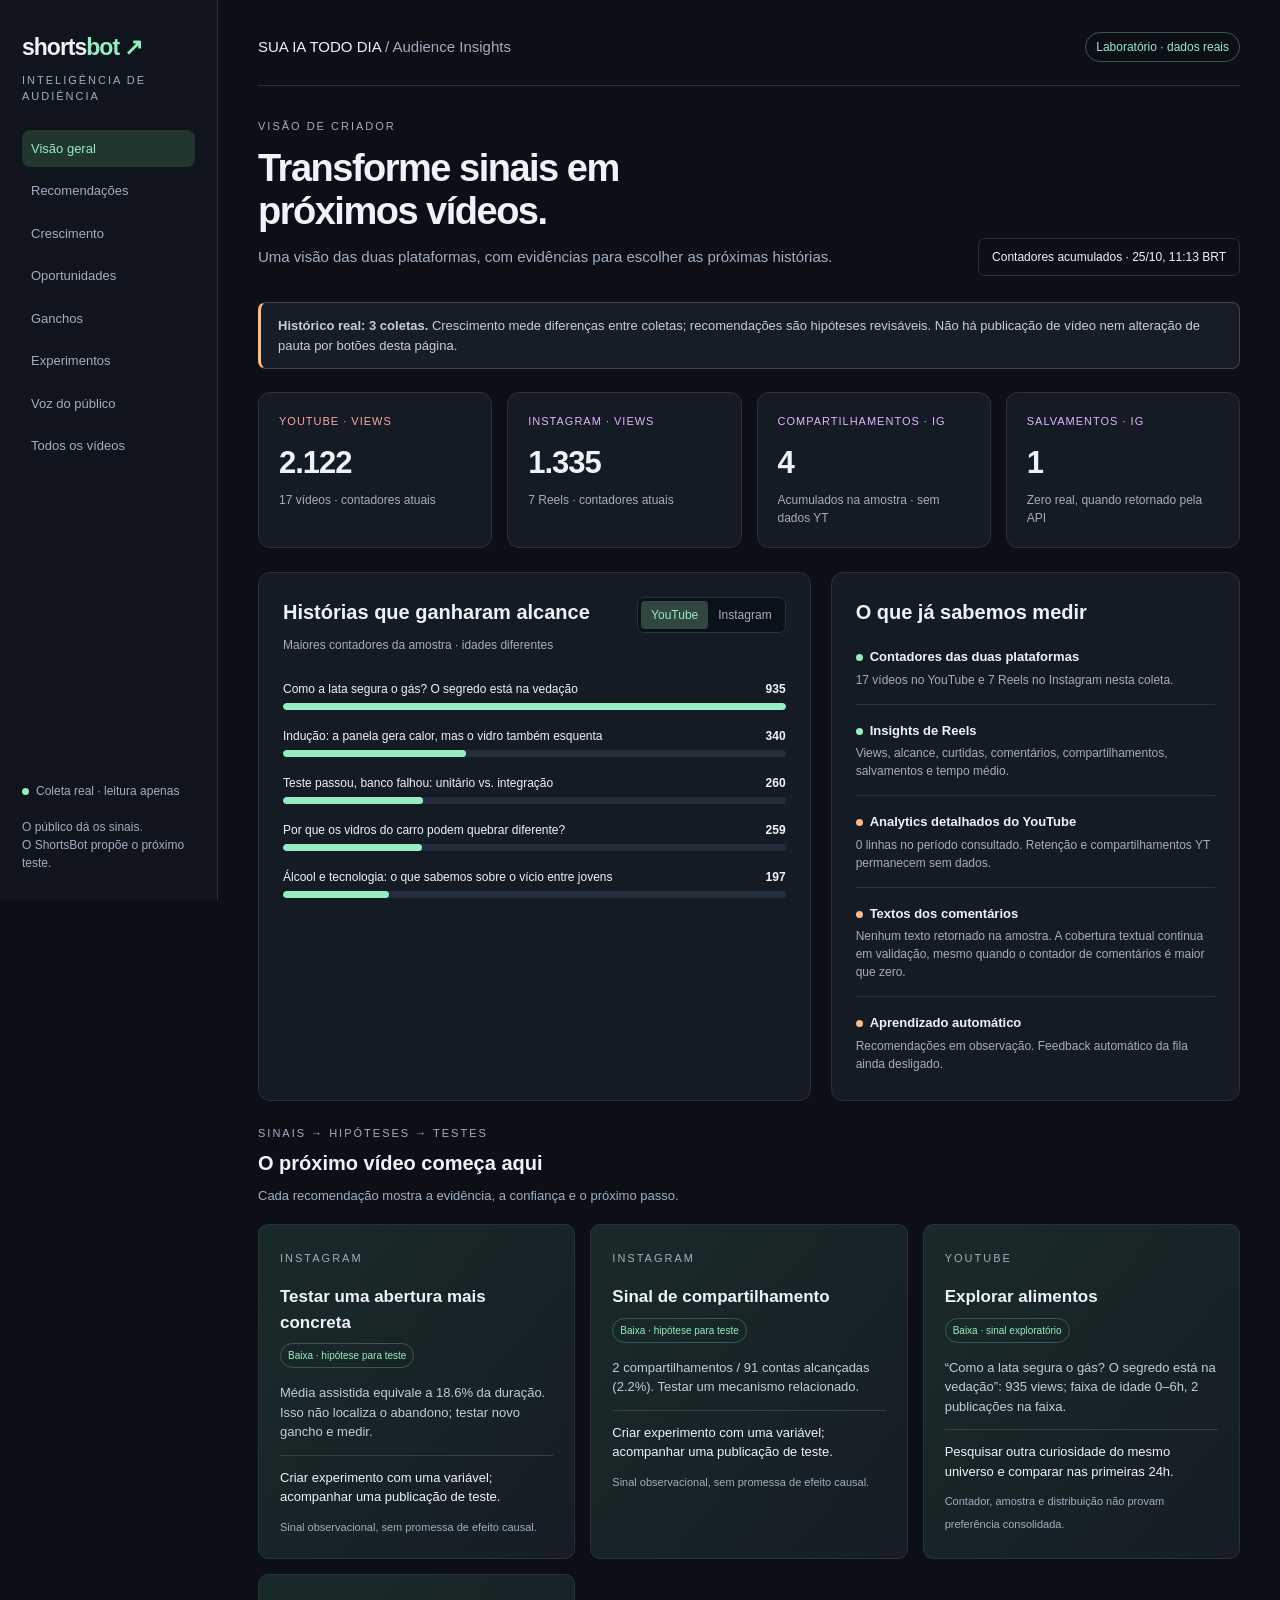
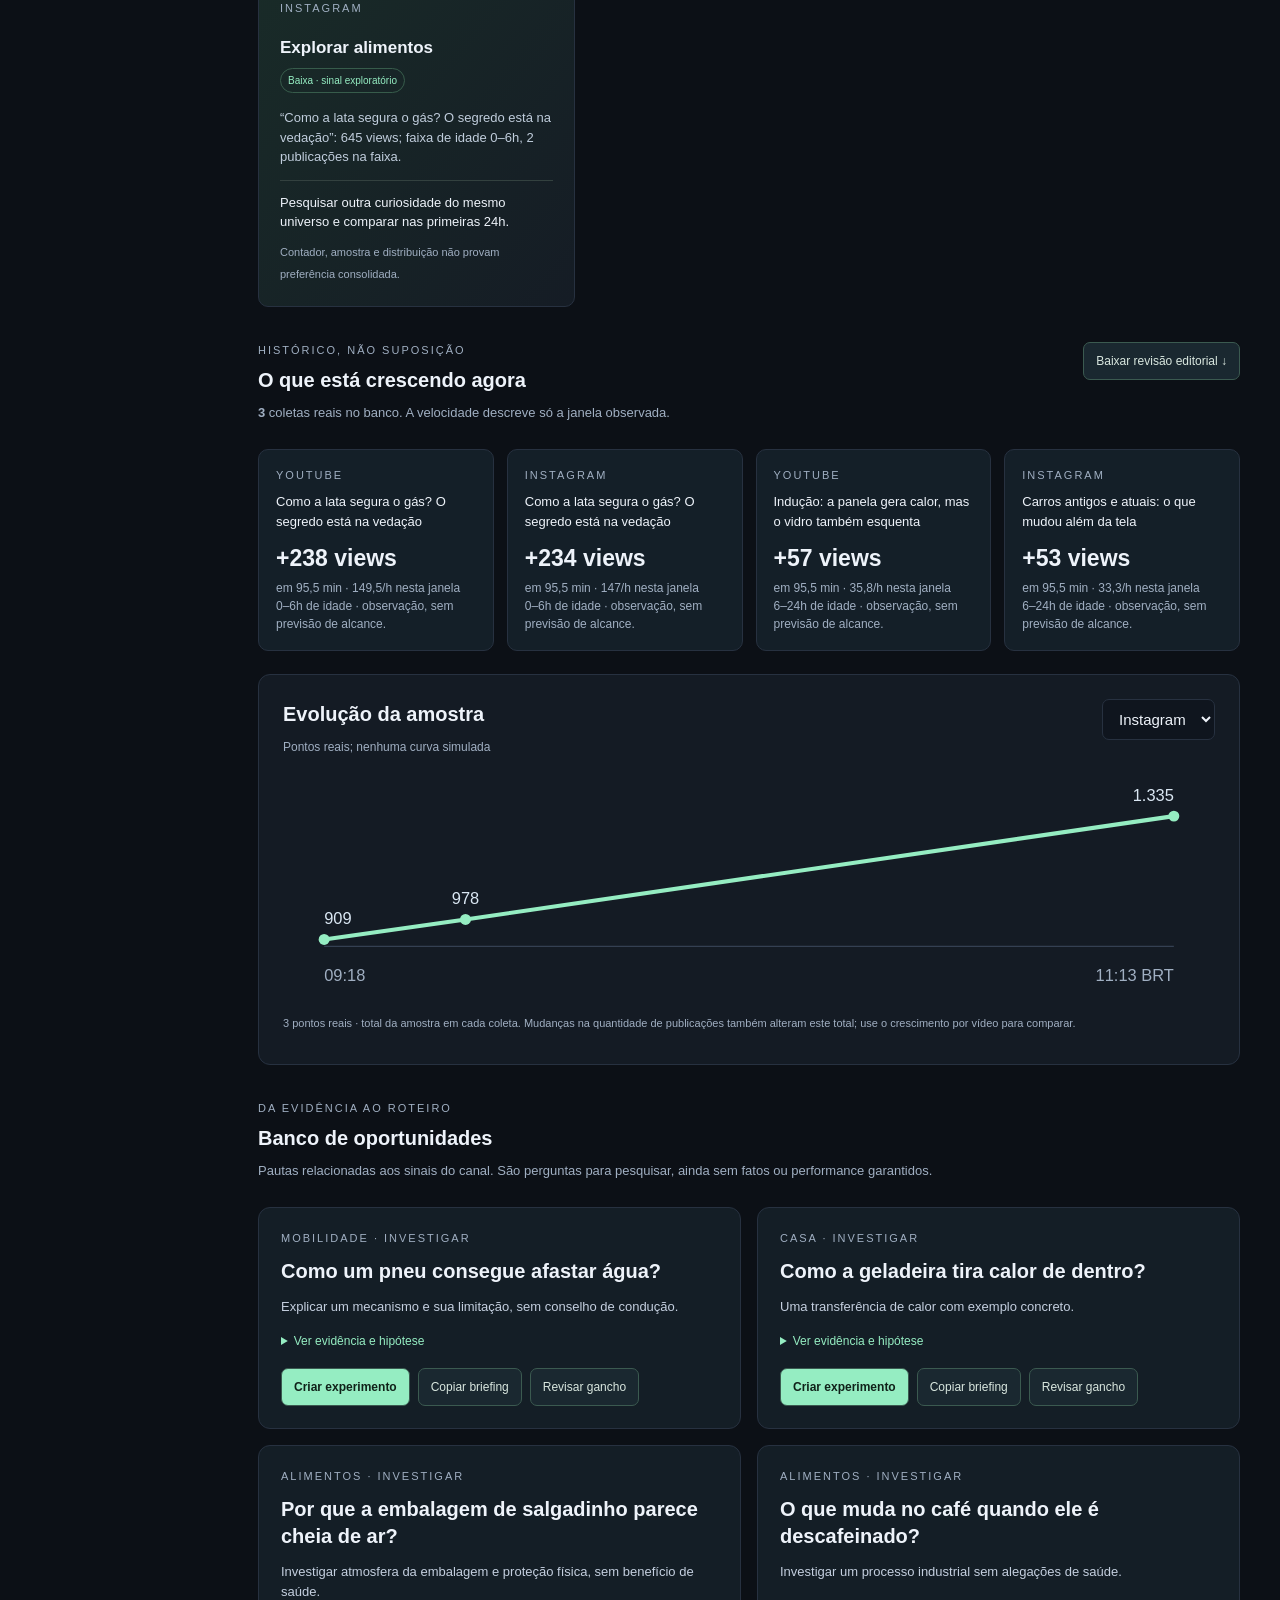
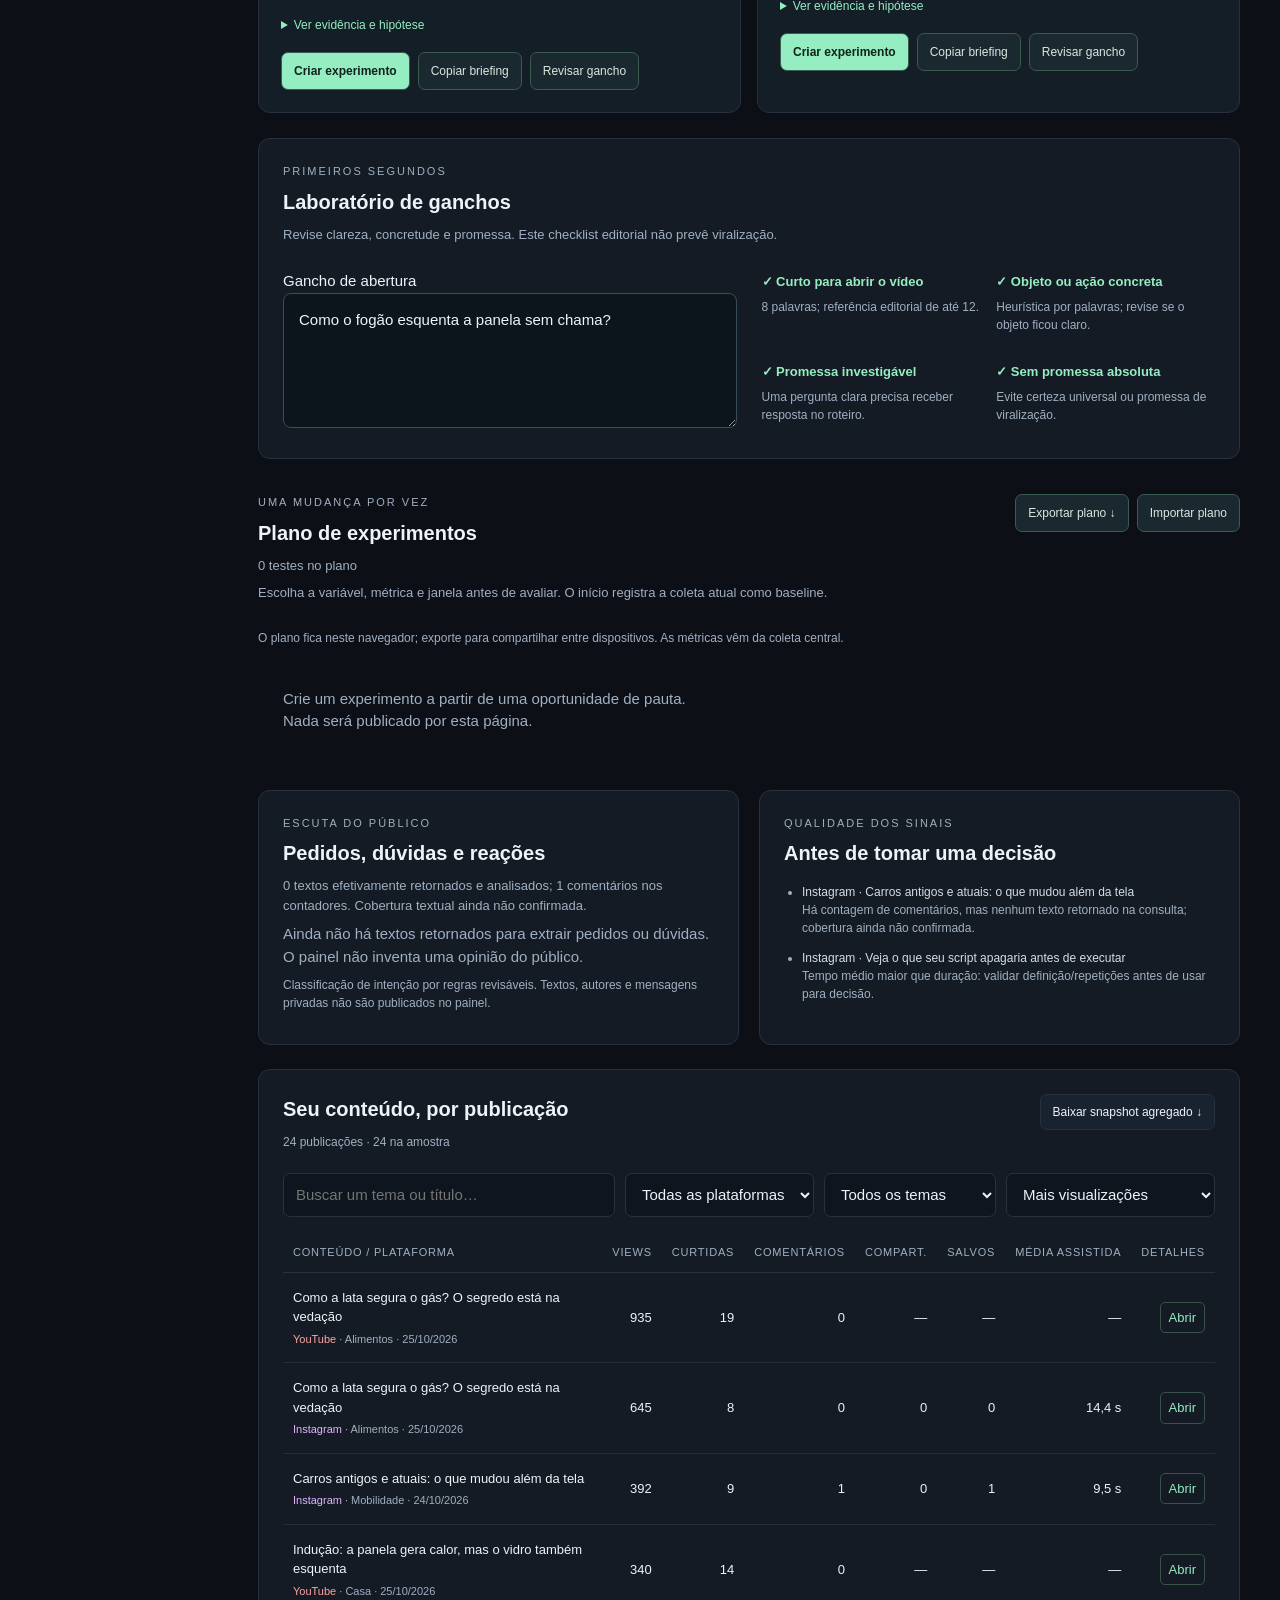
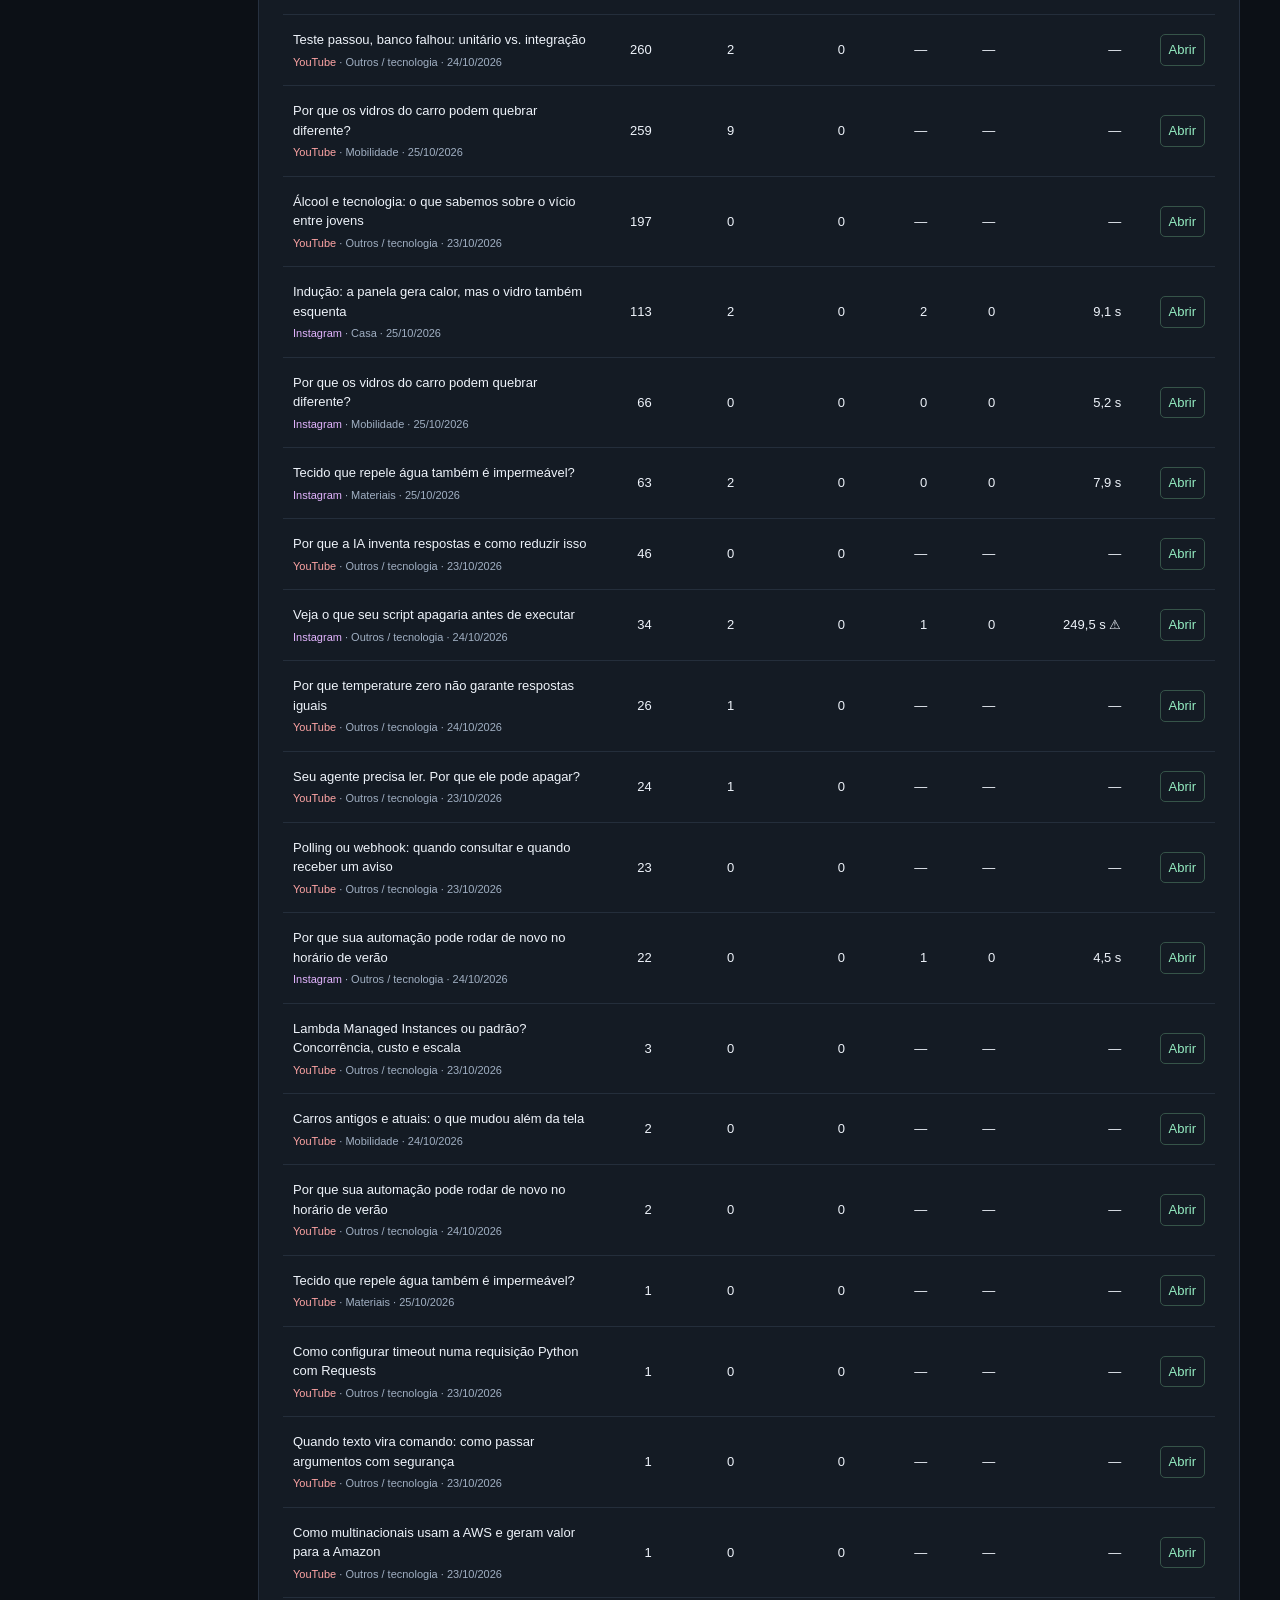
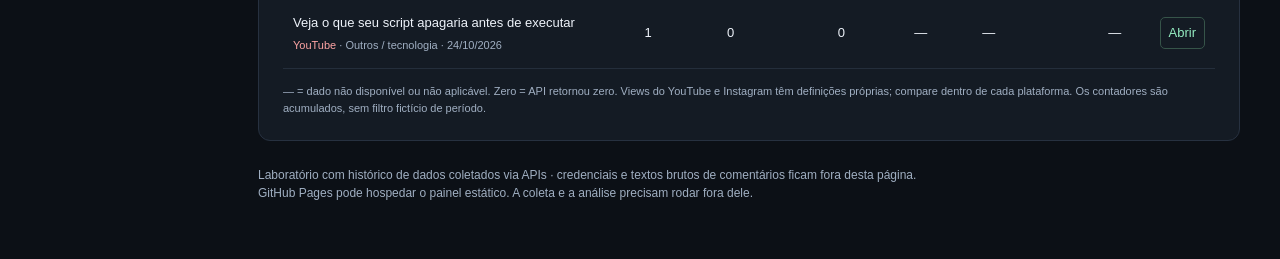
==== shortsbot/index.html @ 9dcf8663 "ShortsBot: laboratorio de audiencia com historico, pautas e experimentos" ====
<!doctype html>
<html lang="pt-BR"><head><meta charset="utf-8"><meta name="viewport" content="width=device-width,initial-scale=1"><title>ShortsBot · Inteligência de audiência</title>
<style>
:root{color-scheme:dark;--bg:#0c1016;--panel:#141b24;--line:#273140;--ink:#eef3fa;--muted:#a0afc2;--green:#95edc2;--orange:#ffba83}*{box-sizing:border-box}body{margin:0;background:var(--bg);color:var(--ink);font:15px/1.5 Inter,Segoe UI,Arial,sans-serif}button,input,select{font:inherit}button,a,input,select{outline-offset:5px}button{cursor:pointer}a{color:inherit}aside{position:fixed;inset:0 auto 0 0;width:218px;border-right:1px solid var(--line);padding:30px 22px;background:#10151d}.logo{font-weight:800;font-size:23px;letter-spacing:-1px}.logo span{color:var(--green)}.eyebrow{font-size:11px;letter-spacing:2px;text-transform:uppercase;color:var(--muted)}nav{display:grid;gap:9px;margin-top:42px}nav a{text-decoration:none;border-radius:8px;padding:11px;color:var(--muted)}nav a:hover,nav a.active{background:#21362f;color:var(--green)}.side-note{position:absolute;bottom:28px;right:22px;left:22px;font-size:12px;color:var(--muted)}main{max-width:1560px;margin-left:218px;padding:32px 40px}header{display:flex;justify-content:space-between;align-items:center;gap:20px;border-bottom:1px solid var(--line);padding-bottom:23px}.pill{border:1px solid #375c4b;color:var(--green);padding:5px 10px;border-radius:25px;font-size:12px}.muted{color:var(--muted)}h1{font-size:38px;line-height:1.15;letter-spacing:-1.5px;font-weight:650;margin:12px 0}h2{font-size:20px;font-weight:600;margin:0 0 6px}p{margin:8px 0}.hero{padding:32px 0 26px;display:flex;align-items:end;justify-content:space-between;gap:24px}.hero p{max-width:680px;color:var(--muted)}.scope{font-size:12px;border:1px solid var(--line);padding:9px 13px;border-radius:7px;white-space:nowrap}.notice{border:1px solid #3e4451;border-left:3px solid var(--orange);padding:13px 17px;border-radius:8px;color:#c4cfde;font-size:13px;background:#171d27}.metrics{display:grid;grid-template-columns:repeat(4,1fr);gap:15px;margin:23px 0}.card,.panel{border:1px solid var(--line);border-radius:12px;background:var(--panel)}.card{padding:20px}.card .value{font-size:31px;font-weight:650;letter-spacing:-1px;margin-top:10px}.card .small{font-size:12px;color:var(--muted);margin-top:5px}.tag{font-size:11px;text-transform:uppercase;letter-spacing:1px}.youtube{color:#ffa5a5}.instagram{color:#e3b5ff}.split{display:grid;grid-template-columns:1.35fr 1fr;gap:20px;margin:24px 0}.panel{padding:24px}.panel-top{display:flex;align-items:start;justify-content:space-between;gap:15px}.toggle{display:flex;background:#0b1118;border:1px solid var(--line);padding:3px;border-radius:7px}.toggle button{background:transparent;border:0;color:var(--muted);padding:5px 10px;border-radius:4px;font-size:12px}.toggle button.active{background:#30463f;color:var(--green)}.bars{margin-top:24px}.bar-row{margin-bottom:17px}.bar-label{display:flex;justify-content:space-between;font-size:12px;gap:20px;margin-bottom:5px}.bar-label span:first-child{white-space:nowrap;overflow:hidden;text-overflow:ellipsis;max-width:83%}.track{background:#232e3c;height:7px;border-radius:10px;overflow:hidden}.fill{height:7px;background:var(--green);border-radius:10px}.data-status{margin-top:18px;display:grid;gap:14px}.data-status div{border-bottom:1px solid var(--line);padding-bottom:12px}.data-status b{font-size:13px;font-weight:550}.data-status p{color:var(--muted);font-size:12px;margin:3px 0}.dot{display:inline-block;width:7px;height:7px;border-radius:50%;background:var(--green);margin-right:7px}.dot.wait{background:var(--orange)}section{scroll-margin-top:20px}.recommendations{display:grid;grid-template-columns:repeat(3,1fr);gap:15px;margin:18px 0 30px}.rec{border:1px solid var(--line);border-radius:10px;padding:21px;background:linear-gradient(130deg,#192b28,#151c25)}.rec h3{font-size:17px;margin:16px 0 8px}.rec p{font-size:13px;color:#c0cddc}.rec .action{padding-top:12px;border-top:1px solid #33413f;margin-top:13px;color:var(--ink)}.rec small{font-size:11px;color:var(--muted)}.filters{display:flex;flex-wrap:wrap;gap:10px;margin:20px 0 16px}input,select{border:1px solid var(--line);border-radius:7px;background:#0f151e;color:var(--ink);padding:10px 12px}input{min-width:220px;flex:1}select{max-width:100%}.table-wrap{overflow:auto}table{width:100%;border-collapse:collapse;font-size:13px}th{text-align:right;font-size:11px;text-transform:uppercase;letter-spacing:.8px;color:var(--muted);font-weight:500;padding:11px 10px;border-bottom:1px solid var(--line);white-space:nowrap}td{text-align:right;border-bottom:1px solid #242e3b;padding:15px 10px;white-space:nowrap}th:first-child,td:first-child{text-align:left;min-width:285px;white-space:normal}td:first-child{max-width:450px}td small{display:block;font-size:11px;color:var(--muted);margin-top:4px}.details{background:transparent;color:var(--green);border:1px solid #365449;padding:5px 8px;border-radius:5px}.empty{color:var(--muted);padding:25px}.table-foot{font-size:11px;color:var(--muted);margin-top:14px}footer{font-size:12px;color:var(--muted);padding:25px 0}dialog{max-width:640px;width:calc(100% - 36px);border:1px solid #435268;background:#141b24;color:var(--ink);border-radius:13px;padding:27px}dialog::backdrop{background:#000b}dialog .close{float:right;border:1px solid var(--line);background:#222d3c;color:white;border-radius:5px;padding:3px 10px}.detail-grid{display:grid;grid-template-columns:1fr 1fr;gap:13px;margin:20px 0}.detail-grid div{background:#1c2633;padding:13px;border-radius:7px}.detail-grid small{display:block;color:var(--muted)}.warning{font-size:13px;color:var(--orange)}.download{border:1px solid var(--line);color:var(--ink);background:#192330;padding:8px 12px;border-radius:7px;font-size:12px}
@media(min-width:1500px){main{padding:35px 55px}}@media(max-width:1100px){.metrics{grid-template-columns:repeat(2,1fr)}.split{grid-template-columns:1fr}.recommendations{grid-template-columns:1fr}.hero{display:block}.scope{display:inline-block;margin-top:10px}}@media(max-width:760px){aside{position:static;width:auto;padding:18px 20px;border-right:0;border-bottom:1px solid var(--line)}nav{display:flex;flex-wrap:wrap;margin-top:14px;gap:3px;font-size:12px}nav a{padding:7px 10px}.side-note{display:none}main{margin-left:0;padding:20px 17px}header{align-items:start;font-size:12px}.hero{padding:23px 0}h1{font-size:31px}.metrics{gap:10px}.card{padding:16px}.card .value{font-size:26px}.panel{padding:19px}.panel-top{flex-wrap:wrap}.filters>*{min-width:0;flex:1 1 45%}input{flex-basis:100%!important}th:first-child,td:first-child{min-width:220px}.notice{font-size:12px}}
</style><link rel="icon" href="data:,"><link rel="stylesheet" href="lab.css"></head><body>
<aside><div class="logo">shorts<span>bot</span><span aria-hidden="true"> ↗</span></div><div class="eyebrow" style="margin-top:7px">Inteligência de audiência</div><nav aria-label="Principal"><a href="#overview">Visão geral</a><a href="#recommendations">Recomendações</a><a href="#growth">Crescimento</a><a href="#ideas-section">Oportunidades</a><a href="#hooks">Ganchos</a><a href="#experiments-section">Experimentos</a><a href="#audience">Voz do público</a><a href="#videos">Todos os vídeos</a></nav><div class="side-note"><span class="dot"></span>Coleta real · leitura apenas<br><br>O público dá os sinais.<br>O ShortsBot propõe o próximo teste.</div></aside>
<main><header><div> SUA IA TODO DIA <span class="muted">/ Audience Insights</span></div><span class="pill">Laboratório · dados reais</span></header>
<section id="overview"><div class="hero"><div><div class="eyebrow">Visão de criador</div><h1>Transforme sinais em<br>próximos vídeos.</h1><p>Uma visão das duas plataformas, com evidências para escolher as próximas histórias.</p></div><div class="scope">Contadores acumulados · <span id="updated"></span></div></div>
<div class="notice" id="notice"><b>Histórico real.</b> Os números são reais; ainda não há histórico suficiente para afirmar tendência ou preferência consolidada. Esta prévia não atualiza sozinha nem altera as pautas em produção.</div>
<div class="metrics" id="metrics"></div>
<div class="split"><div class="panel"><div class="panel-top"><div><h2>Histórias que ganharam alcance</h2><span class="muted" style="font-size:12px">Maiores contadores da amostra · idades diferentes</span></div><div class="toggle" aria-label="Plataforma do gráfico"><button class="active" id="chart-yt" aria-pressed="true">YouTube</button><button id="chart-ig" aria-pressed="false">Instagram</button></div></div><div class="bars" id="bars"></div></div><div class="panel"><h2>O que já sabemos medir</h2><div class="data-status"><div><b><span class="dot"></span>Contadores das duas plataformas</b><p id="coverage"></p></div><div><b><span class="dot"></span>Insights de Reels</b><p>Views, alcance, curtidas, comentários, compartilhamentos, salvamentos e tempo médio.</p></div><div><b><span class="dot wait"></span>Analytics detalhados do YouTube</b><p id="analytics-status"></p></div><div><b><span class="dot wait"></span>Textos dos comentários</b><p id="comments-status">Cobertura de comentários em validação.</p></div><div style="border:0;padding-bottom:0"><b><span class="dot wait"></span>Aprendizado automático</b><p id="learning-status">Recomendações em observação.</p></div></div></div></div></section>
<section id="recommendations"><div class="eyebrow">Sinais → hipóteses → testes</div><h2 style="margin-top:7px">O próximo vídeo começa aqui</h2><p class="muted" style="font-size:13px">Cada recomendação mostra a evidência, a confiança e o próximo passo.</p><div class="recommendations" id="recs"></div></section>
<section id="growth"><div class="section-head"><div><div class="eyebrow">Histórico, não suposição</div><h2 style="margin-top:7px">O que está crescendo agora</h2><p><b id="history-count"></b> coletas reais no banco. A velocidade descreve só a janela observada.</p></div><button class="secondary" id="weekly-review">Baixar revisão editorial ↓</button></div><div id="growth-cards" class="growth-grid"></div><div class="panel"><div class="panel-top"><div><h2>Evolução da amostra</h2><span class="muted" style="font-size:12px">Pontos reais; nenhuma curva simulada</span></div><select id="trend-platform" aria-label="Plataforma do histórico"><option value="instagram">Instagram</option><option value="youtube">YouTube</option></select></div><div id="trend"></div></div></section>
<section id="ideas-section"><div class="section-head"><div><div class="eyebrow">Da evidência ao roteiro</div><h2 style="margin-top:7px">Banco de oportunidades</h2><p>Pautas relacionadas aos sinais do canal. São perguntas para pesquisar, ainda sem fatos ou performance garantidos.</p></div></div><div id="ideas" class="ideas-grid"></div></section>
<section class="panel" id="hooks" style="margin-top:25px"><div class="section-head" style="margin-top:0"><div><div class="eyebrow">Primeiros segundos</div><h2 style="margin-top:7px">Laboratório de ganchos</h2><p>Revise clareza, concretude e promessa. Este checklist editorial não prevê viralização.</p></div></div><div class="hook-layout"><label for="hook-input">Gancho de abertura<textarea id="hook-input" maxlength="500" placeholder="Como o fogão esquenta a panela sem chama?">Como o fogão esquenta a panela sem chama?</textarea></label><div id="hook-checks" class="hook-checks"></div></div></section>
<section id="experiments-section"><div class="section-head"><div><div class="eyebrow">Uma mudança por vez</div><h2 style="margin-top:7px">Plano de experimentos</h2><p id="experiment-count"></p><p>Escolha a variável, métrica e janela antes de avaliar. O início registra a coleta atual como baseline.</p></div><div class="plan-toolbar"><button class="secondary" id="export-plan">Exportar plano ↓</button><label class="secondary file-label">Importar plano<input id="import-plan" type="file" accept="application/json,.json"></label></div></div><p id="storage-notice" class="privacy-note">O plano fica neste navegador; exporte para compartilhar entre dispositivos. As métricas vêm da coleta central.</p><div id="experiments" class="experiment-list"></div></section>
<div class="lab-split"><section class="panel" id="audience"><div class="eyebrow">Escuta do público</div><h2 style="margin-top:7px">Pedidos, dúvidas e reações</h2><p id="comment-summary" class="muted" style="font-size:13px"></p><div id="comment-groups"></div><p class="privacy-note">Classificação de intenção por regras revisáveis. Textos, autores e mensagens privadas não são publicados no painel.</p></section><section class="panel"><div class="eyebrow">Qualidade dos sinais</div><h2 style="margin-top:7px">Antes de tomar uma decisão</h2><ul id="quality-alerts" class="quality-list"></ul></section></div>
<p id="lab-message" role="status" aria-live="polite"></p>
<section class="panel" id="videos"><div class="panel-top"><div><h2>Seu conteúdo, por publicação</h2><span id="count" class="muted" style="font-size:12px"></span></div><button class="download" id="download">Baixar snapshot agregado ↓</button></div><div class="filters"><input id="search" aria-label="Buscar vídeo" placeholder="Buscar um tema ou título…"><select id="platform" aria-label="Plataforma"><option value="all">Todas as plataformas</option><option value="youtube">YouTube</option><option value="instagram">Instagram</option></select><select id="category" aria-label="Categoria"><option value="all">Todos os temas</option></select><select id="sort" aria-label="Ordenação"><option value="views">Mais visualizações</option><option value="shares">Mais compartilhamentos</option><option value="published_at">Mais recentes</option></select></div>
<div class="table-wrap"><table><thead><tr><th>Conteúdo / plataforma</th><th>Views</th><th>Curtidas</th><th>Comentários</th><th>Compart.</th><th>Salvos</th><th>Média assistida</th><th>Detalhes</th></tr></thead><tbody id="rows"></tbody></table></div><p id="empty" class="empty" hidden>Nenhuma publicação corresponde aos filtros.</p><div class="table-foot">— = dado não disponível ou não aplicável. Zero = API retornou zero. Views do YouTube e Instagram têm definições próprias; compare dentro de cada plataforma. Os contadores são acumulados, sem filtro fictício de período.</div></section>
<footer>Laboratório com histórico de dados coletados via APIs · credenciais e textos brutos de comentários ficam fora desta página.<br>GitHub Pages pode hospedar o painel estático. A coleta e a análise precisam rodar fora dele.</footer></main>
<dialog id="detail"><button class="close" aria-label="Fechar detalhes" id="close">✕</button><div id="detail-body"></div></dialog>
<script src="data.js"></script><script src="app.js"></script><script src="lab.js"></script></body></html>
---- shortsbot/lab.css ----
.section-head{display:flex;align-items:flex-start;justify-content:space-between;gap:20px;margin:35px 0 18px}.section-head p{color:var(--muted);font-size:13px}.growth-grid{display:grid;grid-template-columns:repeat(4,1fr);gap:13px;margin:16px 0 23px}.mini{border:1px solid var(--line);border-radius:10px;padding:17px;background:#141f28}.mini h3{font-size:13px;font-weight:500;min-height:40px;margin:9px 0}.mini strong{font-size:23px;display:block;margin:8px 0 3px}.mini span,.mini small{font-size:12px;display:block;color:var(--muted)}.ideas-grid{display:grid;grid-template-columns:repeat(2,1fr);gap:16px}.idea,.experiment{padding:22px;border:1px solid var(--line);border-radius:12px;background:#141e26}.idea h3,.experiment h3{font-size:20px;line-height:1.35;margin:12px 0}.idea p,.experiment p{font-size:13px;color:#c4cfdf}.idea details{font-size:12px;color:var(--muted);margin:15px 0}.idea summary{cursor:pointer;color:var(--green)}.idea-actions{display:flex;flex-wrap:wrap;gap:8px;margin-top:18px}.primary,.secondary{border-radius:7px;padding:9px 12px;font-size:12px;border:1px solid #3b5a50}.primary{background:#95edc2;color:#102219;font-weight:650}.secondary{background:#1a2830;color:#d9e7df}.secondary:hover{background:#273c43}.primary:hover{background:#b6f6d6}.hook-layout{display:grid;grid-template-columns:1fr 1fr;gap:25px}.hook-layout textarea{width:100%;background:#0d151c;border:1px solid #3a4c5c;color:var(--ink);border-radius:8px;padding:15px;min-height:135px;resize:vertical;font:inherit}.hook-checks{display:grid;grid-template-columns:1fr 1fr;gap:16px}.hook-checks small{display:block;color:var(--muted);font-size:12px;margin-top:5px}.hook-checks b{font-size:13px}.pass{color:var(--green)}.pending{color:var(--orange)}.experiment-list{display:grid;grid-template-columns:repeat(2,1fr);gap:16px}.experiment label{display:grid;gap:5px;font-size:12px;color:var(--muted);margin-top:10px}.experiment-fields{display:grid;grid-template-columns:1fr 1fr;gap:10px}.experiment select{width:100%;font-size:12px;padding:8px}.experiment-observation{border-left:2px solid var(--green);padding-left:12px;margin-top:20px!important}.plan-toolbar{display:flex;gap:8px;flex-wrap:wrap;align-items:center}.file-label{display:inline-block;cursor:pointer}.file-label input{position:absolute;width:1px;min-width:0;max-width:1px;height:1px;padding:0;opacity:0}.file-label:focus-within{outline:2px solid var(--green)}#lab-message{position:sticky;bottom:12px;background:#213c32;color:#b9f8d6;border-radius:8px;padding:12px 16px;z-index:5;box-shadow:0 8px 20px #0005;font-size:13px}#lab-message:empty{display:none}.privacy-note{font-size:12px;color:var(--muted)}#trend svg{width:100%;max-height:220px;margin-top:18px}.quality-list{padding-left:18px}.quality-list li{font-size:12px;color:var(--muted);margin:12px 0}.quality-list b{color:#d3ddea;font-weight:500}.lab-split{display:grid;grid-template-columns:1fr 1fr;gap:20px;margin:24px 0}nav{margin-top:25px;gap:5px}nav a{font-size:13px;padding:9px}.pill{display:inline-block}.rec .pill{font-size:10px;padding:4px 7px}.growth-empty{color:var(--muted)}
@media(max-width:1200px){.growth-grid{grid-template-columns:repeat(2,1fr)}.ideas-grid,.experiment-list{grid-template-columns:1fr}}@media(max-width:850px){.hook-layout,.lab-split{grid-template-columns:1fr}.section-head{display:block}.plan-toolbar{margin-top:12px}.hook-checks{grid-template-columns:1fr 1fr}}@media(max-width:520px){.growth-grid,.hook-checks{grid-template-columns:1fr}.experiment-fields{grid-template-columns:1fr 1fr}.section-head{margin-top:28px}}
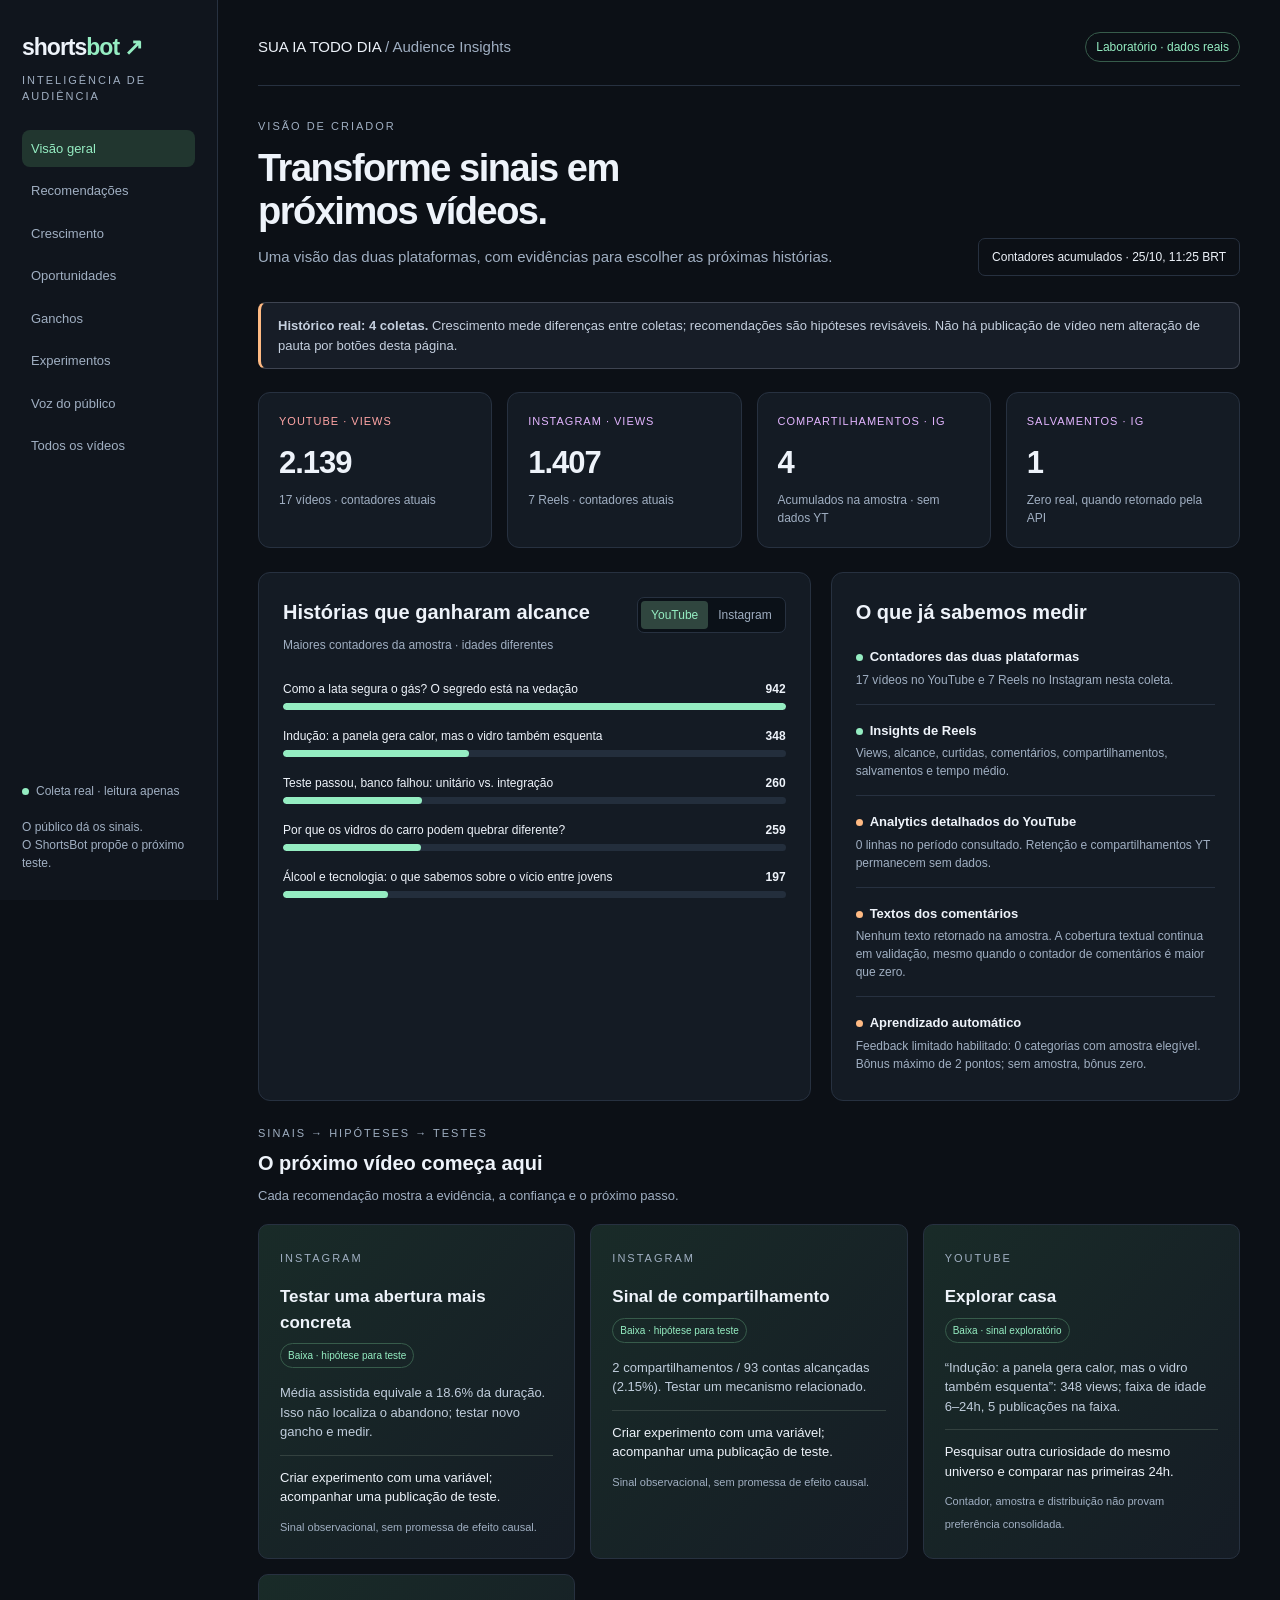
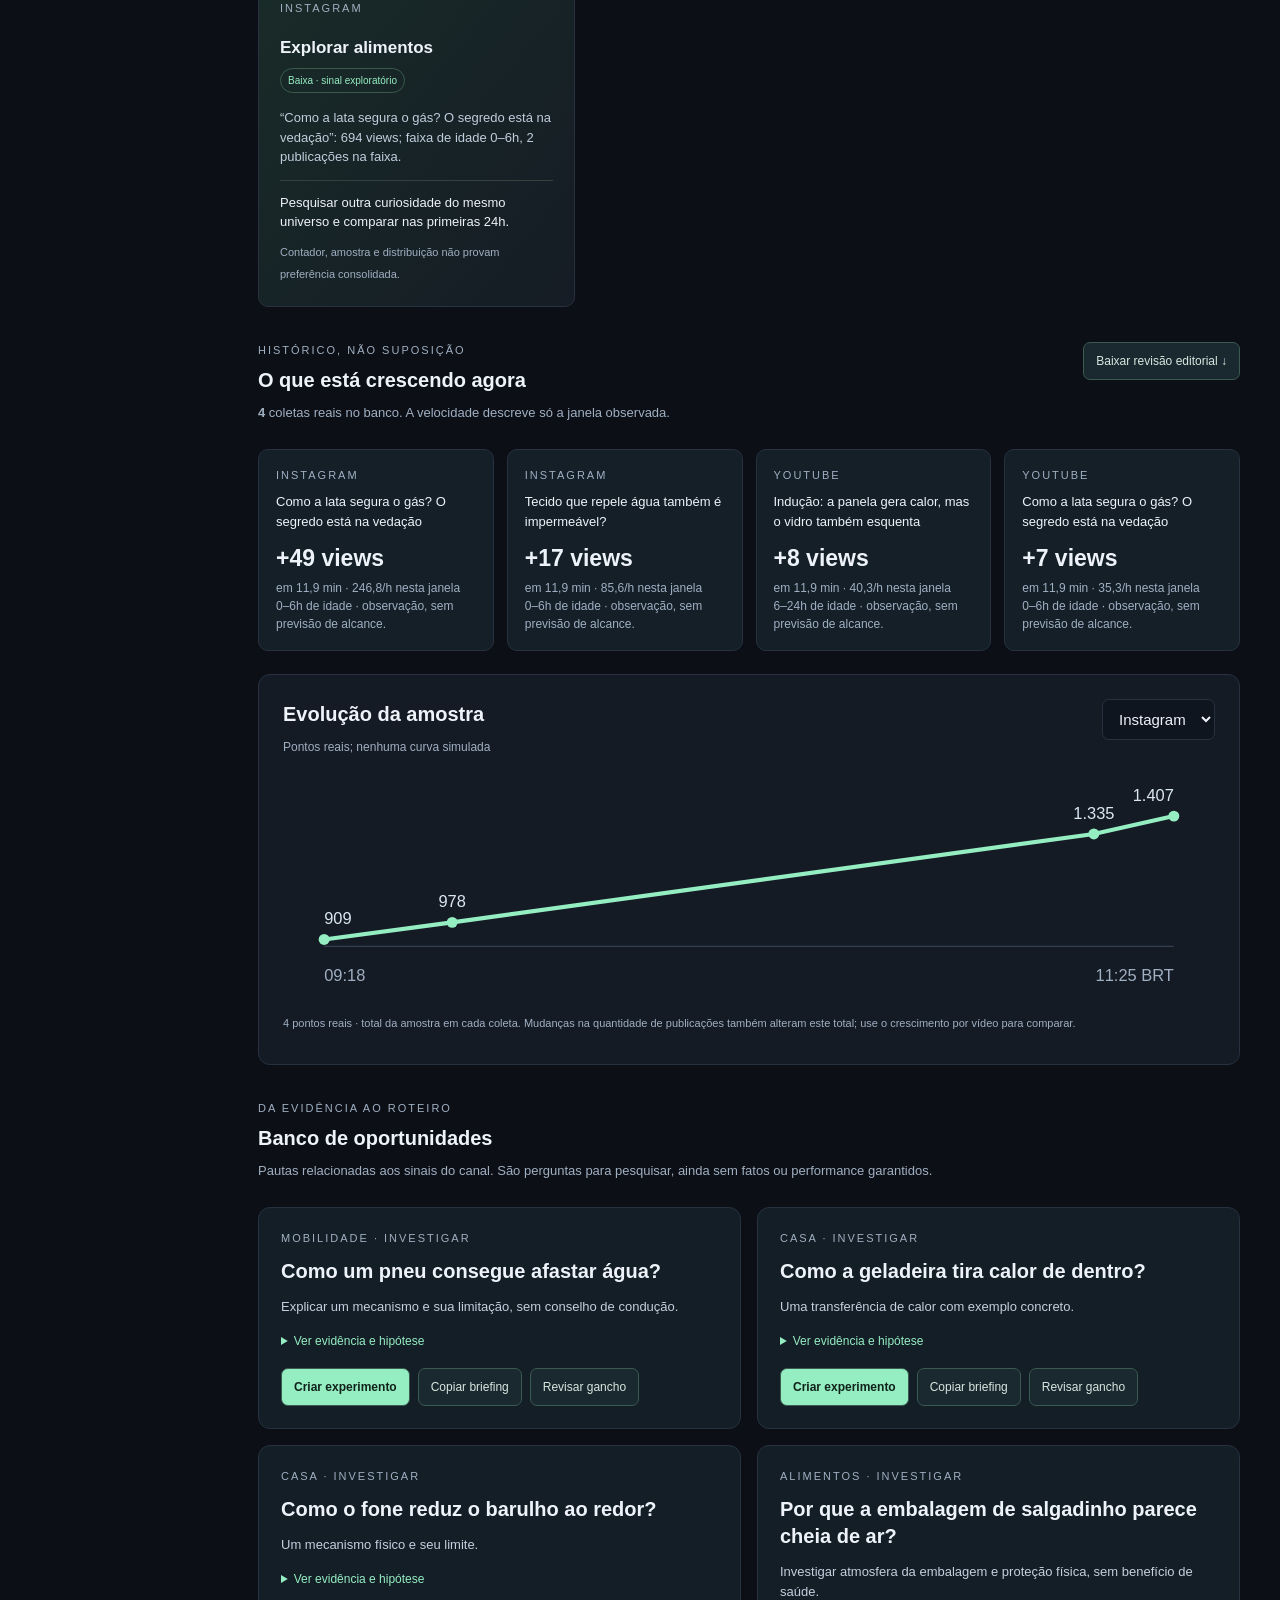
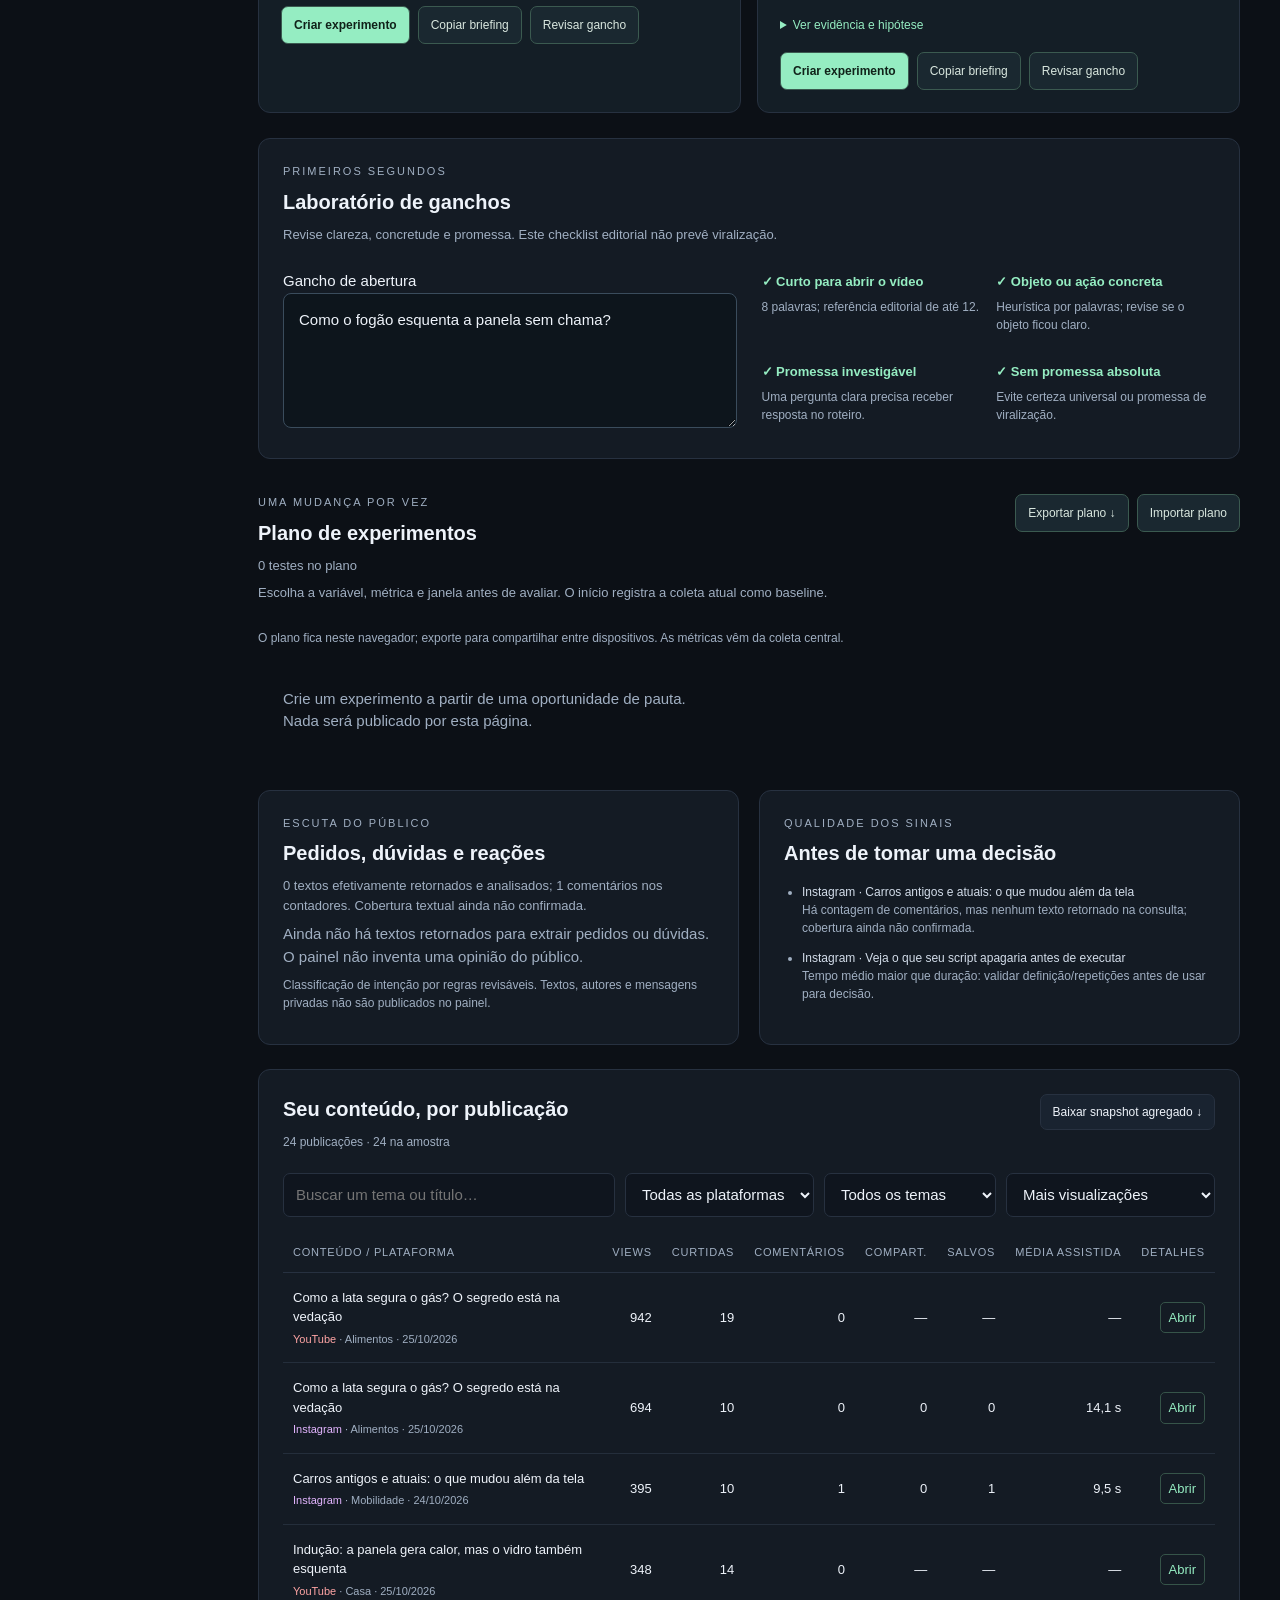
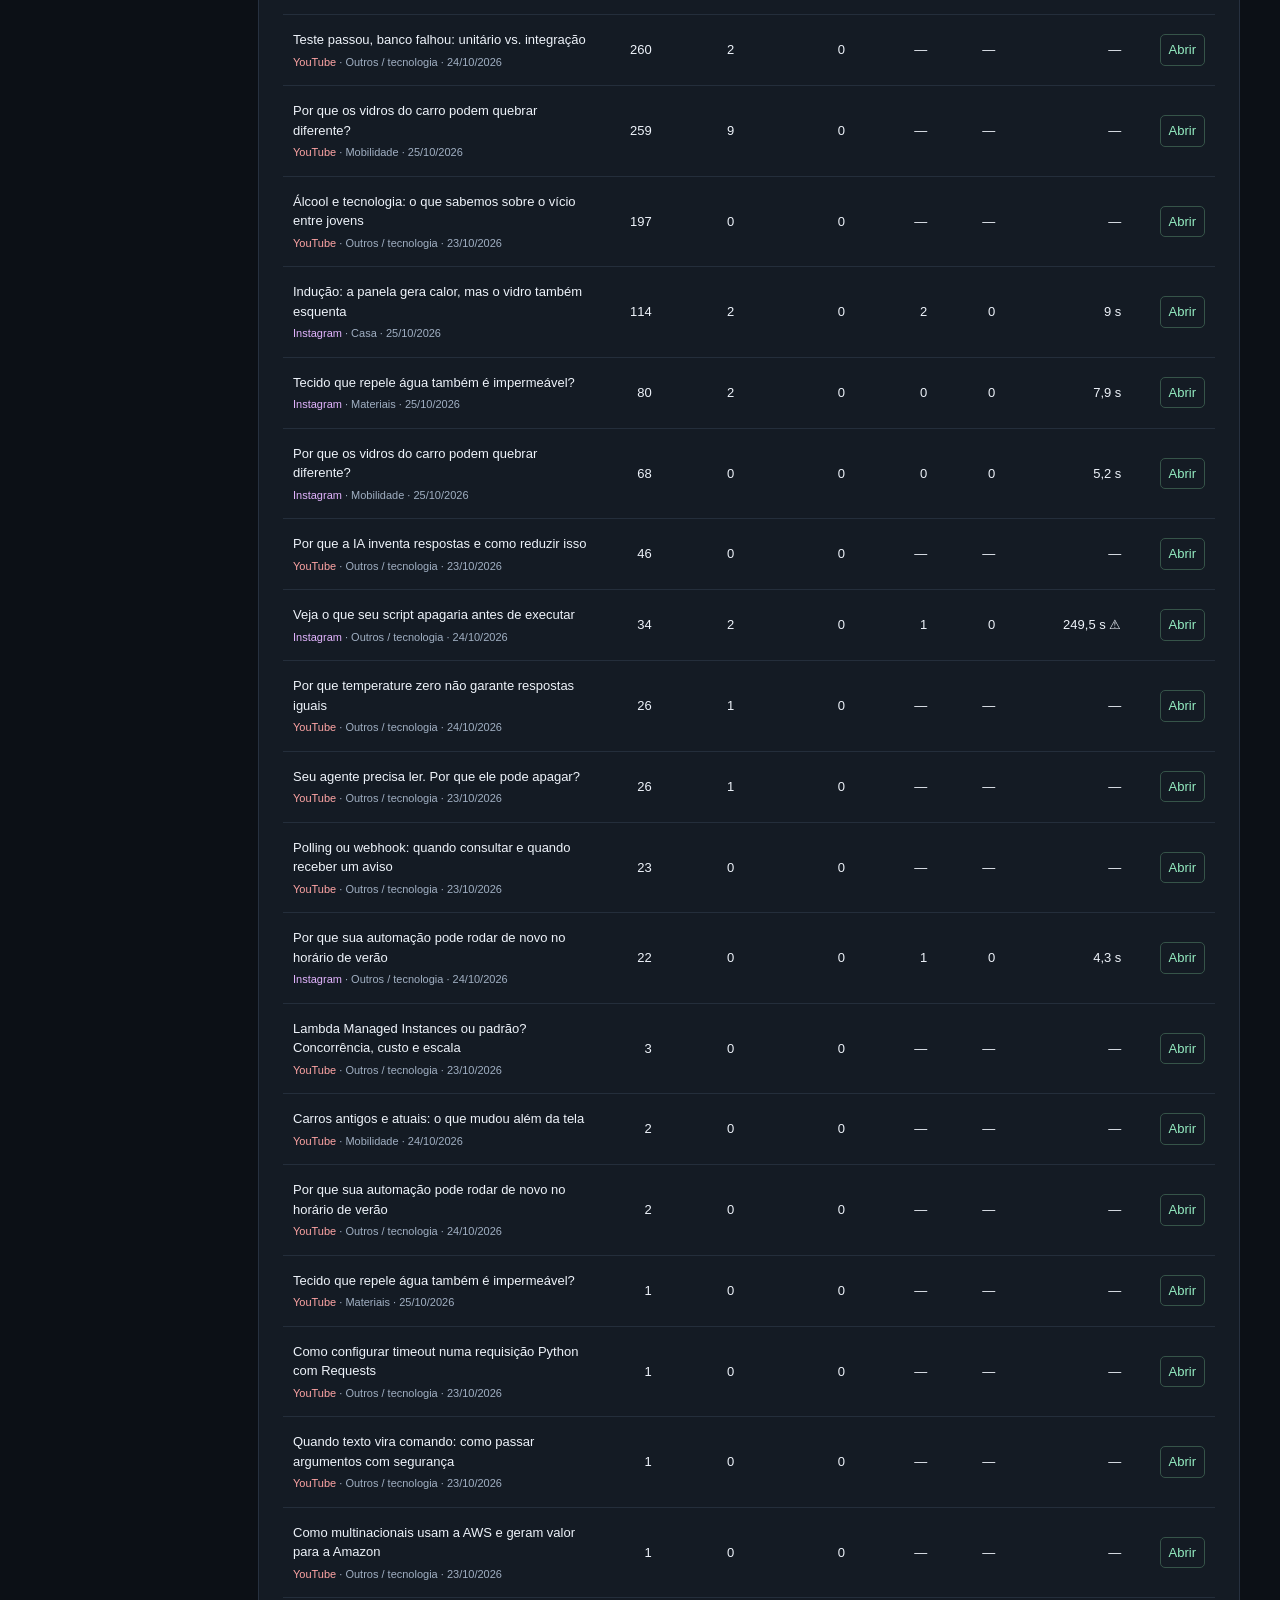
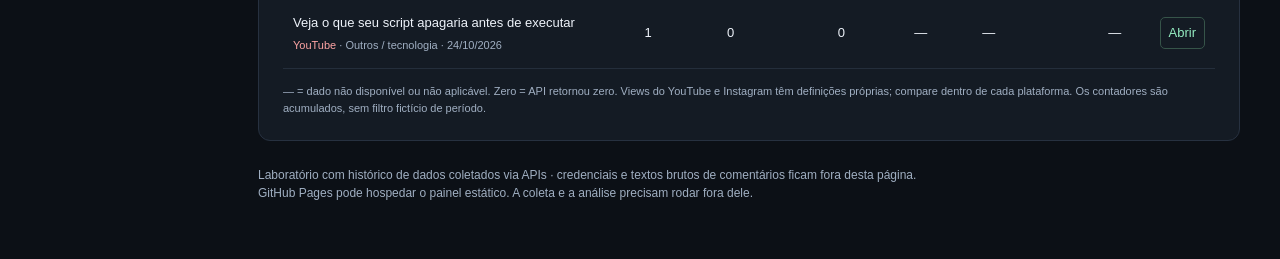
==== commit 38aecd54: "ShortsBot: renovar cache dos dados na ativacao" ====
--- a/shortsbot/index.html
+++ b/shortsbot/index.html
@@ -21,4 +21,4 @@
 <div class="table-wrap"><table><thead><tr><th>Conteúdo / plataforma</th><th>Views</th><th>Curtidas</th><th>Comentários</th><th>Compart.</th><th>Salvos</th><th>Média assistida</th><th>Detalhes</th></tr></thead><tbody id="rows"></tbody></table></div><p id="empty" class="empty" hidden>Nenhuma publicação corresponde aos filtros.</p><div class="table-foot">— = dado não disponível ou não aplicável. Zero = API retornou zero. Views do YouTube e Instagram têm definições próprias; compare dentro de cada plataforma. Os contadores são acumulados, sem filtro fictício de período.</div></section>
 <footer>Laboratório com histórico de dados coletados via APIs · credenciais e textos brutos de comentários ficam fora desta página.<br>GitHub Pages pode hospedar o painel estático. A coleta e a análise precisam rodar fora dele.</footer></main>
 <dialog id="detail"><button class="close" aria-label="Fechar detalhes" id="close">✕</button><div id="detail-body"></div></dialog>
-<script src="data.js"></script><script src="app.js"></script><script src="lab.js"></script></body></html>
+<script src="data.js?v=2"></script><script src="app.js"></script><script src="lab.js"></script></body></html>
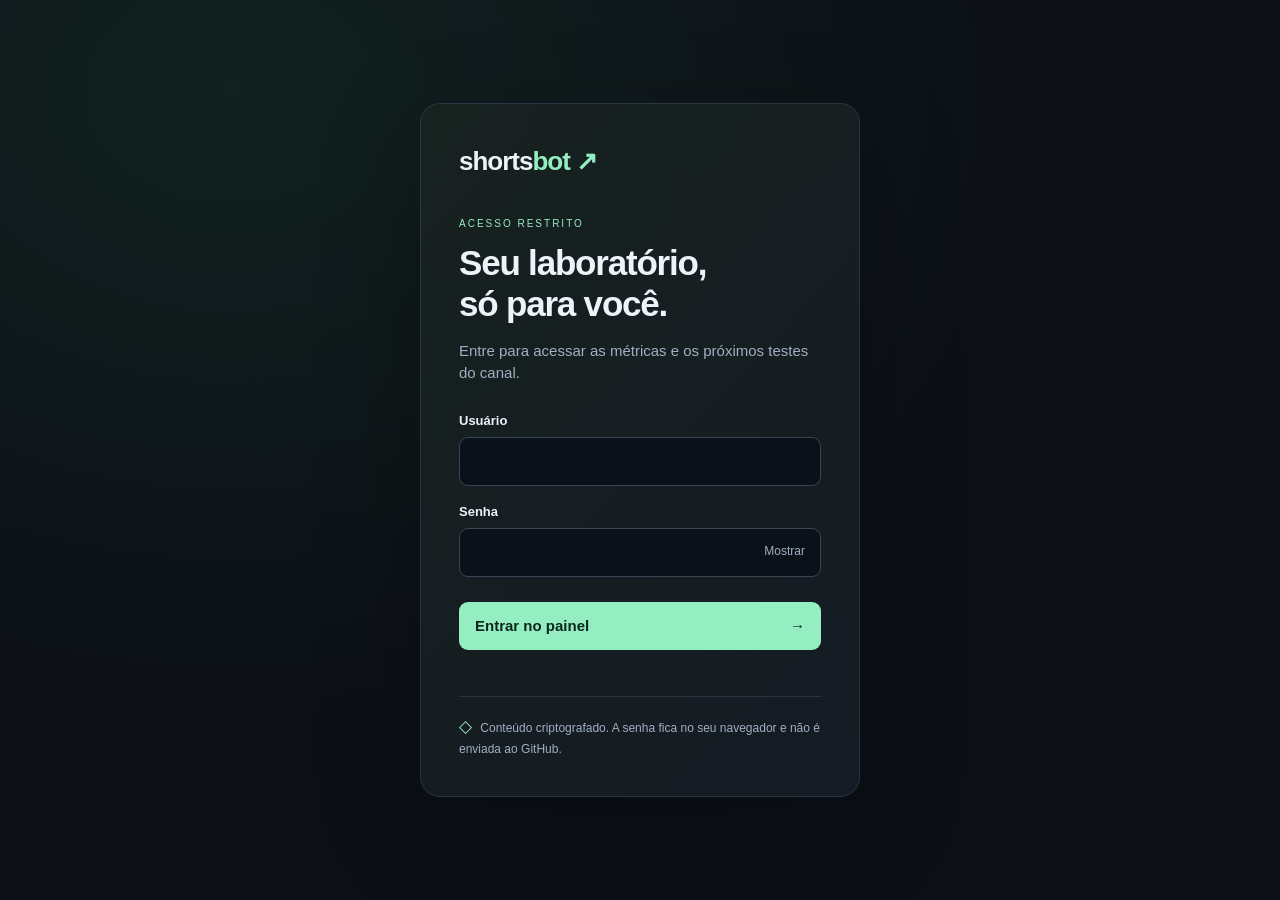
==== commit 947adbb2: "ShortsBot: proteger painel e metricas com criptografia e login local" ====
--- a/shortsbot/index.html
+++ b/shortsbot/index.html
@@ -1,24 +1,3 @@
 <!doctype html>
-<html lang="pt-BR"><head><meta charset="utf-8"><meta name="viewport" content="width=device-width,initial-scale=1"><title>ShortsBot · Inteligência de audiência</title>
-<style>
-:root{color-scheme:dark;--bg:#0c1016;--panel:#141b24;--line:#273140;--ink:#eef3fa;--muted:#a0afc2;--green:#95edc2;--orange:#ffba83}*{box-sizing:border-box}body{margin:0;background:var(--bg);color:var(--ink);font:15px/1.5 Inter,Segoe UI,Arial,sans-serif}button,input,select{font:inherit}button,a,input,select{outline-offset:5px}button{cursor:pointer}a{color:inherit}aside{position:fixed;inset:0 auto 0 0;width:218px;border-right:1px solid var(--line);padding:30px 22px;background:#10151d}.logo{font-weight:800;font-size:23px;letter-spacing:-1px}.logo span{color:var(--green)}.eyebrow{font-size:11px;letter-spacing:2px;text-transform:uppercase;color:var(--muted)}nav{display:grid;gap:9px;margin-top:42px}nav a{text-decoration:none;border-radius:8px;padding:11px;color:var(--muted)}nav a:hover,nav a.active{background:#21362f;color:var(--green)}.side-note{position:absolute;bottom:28px;right:22px;left:22px;font-size:12px;color:var(--muted)}main{max-width:1560px;margin-left:218px;padding:32px 40px}header{display:flex;justify-content:space-between;align-items:center;gap:20px;border-bottom:1px solid var(--line);padding-bottom:23px}.pill{border:1px solid #375c4b;color:var(--green);padding:5px 10px;border-radius:25px;font-size:12px}.muted{color:var(--muted)}h1{font-size:38px;line-height:1.15;letter-spacing:-1.5px;font-weight:650;margin:12px 0}h2{font-size:20px;font-weight:600;margin:0 0 6px}p{margin:8px 0}.hero{padding:32px 0 26px;display:flex;align-items:end;justify-content:space-between;gap:24px}.hero p{max-width:680px;color:var(--muted)}.scope{font-size:12px;border:1px solid var(--line);padding:9px 13px;border-radius:7px;white-space:nowrap}.notice{border:1px solid #3e4451;border-left:3px solid var(--orange);padding:13px 17px;border-radius:8px;color:#c4cfde;font-size:13px;background:#171d27}.metrics{display:grid;grid-template-columns:repeat(4,1fr);gap:15px;margin:23px 0}.card,.panel{border:1px solid var(--line);border-radius:12px;background:var(--panel)}.card{padding:20px}.card .value{font-size:31px;font-weight:650;letter-spacing:-1px;margin-top:10px}.card .small{font-size:12px;color:var(--muted);margin-top:5px}.tag{font-size:11px;text-transform:uppercase;letter-spacing:1px}.youtube{color:#ffa5a5}.instagram{color:#e3b5ff}.split{display:grid;grid-template-columns:1.35fr 1fr;gap:20px;margin:24px 0}.panel{padding:24px}.panel-top{display:flex;align-items:start;justify-content:space-between;gap:15px}.toggle{display:flex;background:#0b1118;border:1px solid var(--line);padding:3px;border-radius:7px}.toggle button{background:transparent;border:0;color:var(--muted);padding:5px 10px;border-radius:4px;font-size:12px}.toggle button.active{background:#30463f;color:var(--green)}.bars{margin-top:24px}.bar-row{margin-bottom:17px}.bar-label{display:flex;justify-content:space-between;font-size:12px;gap:20px;margin-bottom:5px}.bar-label span:first-child{white-space:nowrap;overflow:hidden;text-overflow:ellipsis;max-width:83%}.track{background:#232e3c;height:7px;border-radius:10px;overflow:hidden}.fill{height:7px;background:var(--green);border-radius:10px}.data-status{margin-top:18px;display:grid;gap:14px}.data-status div{border-bottom:1px solid var(--line);padding-bottom:12px}.data-status b{font-size:13px;font-weight:550}.data-status p{color:var(--muted);font-size:12px;margin:3px 0}.dot{display:inline-block;width:7px;height:7px;border-radius:50%;background:var(--green);margin-right:7px}.dot.wait{background:var(--orange)}section{scroll-margin-top:20px}.recommendations{display:grid;grid-template-columns:repeat(3,1fr);gap:15px;margin:18px 0 30px}.rec{border:1px solid var(--line);border-radius:10px;padding:21px;background:linear-gradient(130deg,#192b28,#151c25)}.rec h3{font-size:17px;margin:16px 0 8px}.rec p{font-size:13px;color:#c0cddc}.rec .action{padding-top:12px;border-top:1px solid #33413f;margin-top:13px;color:var(--ink)}.rec small{font-size:11px;color:var(--muted)}.filters{display:flex;flex-wrap:wrap;gap:10px;margin:20px 0 16px}input,select{border:1px solid var(--line);border-radius:7px;background:#0f151e;color:var(--ink);padding:10px 12px}input{min-width:220px;flex:1}select{max-width:100%}.table-wrap{overflow:auto}table{width:100%;border-collapse:collapse;font-size:13px}th{text-align:right;font-size:11px;text-transform:uppercase;letter-spacing:.8px;color:var(--muted);font-weight:500;padding:11px 10px;border-bottom:1px solid var(--line);white-space:nowrap}td{text-align:right;border-bottom:1px solid #242e3b;padding:15px 10px;white-space:nowrap}th:first-child,td:first-child{text-align:left;min-width:285px;white-space:normal}td:first-child{max-width:450px}td small{display:block;font-size:11px;color:var(--muted);margin-top:4px}.details{background:transparent;color:var(--green);border:1px solid #365449;padding:5px 8px;border-radius:5px}.empty{color:var(--muted);padding:25px}.table-foot{font-size:11px;color:var(--muted);margin-top:14px}footer{font-size:12px;color:var(--muted);padding:25px 0}dialog{max-width:640px;width:calc(100% - 36px);border:1px solid #435268;background:#141b24;color:var(--ink);border-radius:13px;padding:27px}dialog::backdrop{background:#000b}dialog .close{float:right;border:1px solid var(--line);background:#222d3c;color:white;border-radius:5px;padding:3px 10px}.detail-grid{display:grid;grid-template-columns:1fr 1fr;gap:13px;margin:20px 0}.detail-grid div{background:#1c2633;padding:13px;border-radius:7px}.detail-grid small{display:block;color:var(--muted)}.warning{font-size:13px;color:var(--orange)}.download{border:1px solid var(--line);color:var(--ink);background:#192330;padding:8px 12px;border-radius:7px;font-size:12px}
-@media(min-width:1500px){main{padding:35px 55px}}@media(max-width:1100px){.metrics{grid-template-columns:repeat(2,1fr)}.split{grid-template-columns:1fr}.recommendations{grid-template-columns:1fr}.hero{display:block}.scope{display:inline-block;margin-top:10px}}@media(max-width:760px){aside{position:static;width:auto;padding:18px 20px;border-right:0;border-bottom:1px solid var(--line)}nav{display:flex;flex-wrap:wrap;margin-top:14px;gap:3px;font-size:12px}nav a{padding:7px 10px}.side-note{display:none}main{margin-left:0;padding:20px 17px}header{align-items:start;font-size:12px}.hero{padding:23px 0}h1{font-size:31px}.metrics{gap:10px}.card{padding:16px}.card .value{font-size:26px}.panel{padding:19px}.panel-top{flex-wrap:wrap}.filters>*{min-width:0;flex:1 1 45%}input{flex-basis:100%!important}th:first-child,td:first-child{min-width:220px}.notice{font-size:12px}}
-</style><link rel="icon" href="data:,"><link rel="stylesheet" href="lab.css"></head><body>
-<aside><div class="logo">shorts<span>bot</span><span aria-hidden="true"> ↗</span></div><div class="eyebrow" style="margin-top:7px">Inteligência de audiência</div><nav aria-label="Principal"><a href="#overview">Visão geral</a><a href="#recommendations">Recomendações</a><a href="#growth">Crescimento</a><a href="#ideas-section">Oportunidades</a><a href="#hooks">Ganchos</a><a href="#experiments-section">Experimentos</a><a href="#audience">Voz do público</a><a href="#videos">Todos os vídeos</a></nav><div class="side-note"><span class="dot"></span>Coleta real · leitura apenas<br><br>O público dá os sinais.<br>O ShortsBot propõe o próximo teste.</div></aside>
-<main><header><div> SUA IA TODO DIA <span class="muted">/ Audience Insights</span></div><span class="pill">Laboratório · dados reais</span></header>
-<section id="overview"><div class="hero"><div><div class="eyebrow">Visão de criador</div><h1>Transforme sinais em<br>próximos vídeos.</h1><p>Uma visão das duas plataformas, com evidências para escolher as próximas histórias.</p></div><div class="scope">Contadores acumulados · <span id="updated"></span></div></div>
-<div class="notice" id="notice"><b>Histórico real.</b> Os números são reais; ainda não há histórico suficiente para afirmar tendência ou preferência consolidada. Esta prévia não atualiza sozinha nem altera as pautas em produção.</div>
-<div class="metrics" id="metrics"></div>
-<div class="split"><div class="panel"><div class="panel-top"><div><h2>Histórias que ganharam alcance</h2><span class="muted" style="font-size:12px">Maiores contadores da amostra · idades diferentes</span></div><div class="toggle" aria-label="Plataforma do gráfico"><button class="active" id="chart-yt" aria-pressed="true">YouTube</button><button id="chart-ig" aria-pressed="false">Instagram</button></div></div><div class="bars" id="bars"></div></div><div class="panel"><h2>O que já sabemos medir</h2><div class="data-status"><div><b><span class="dot"></span>Contadores das duas plataformas</b><p id="coverage"></p></div><div><b><span class="dot"></span>Insights de Reels</b><p>Views, alcance, curtidas, comentários, compartilhamentos, salvamentos e tempo médio.</p></div><div><b><span class="dot wait"></span>Analytics detalhados do YouTube</b><p id="analytics-status"></p></div><div><b><span class="dot wait"></span>Textos dos comentários</b><p id="comments-status">Cobertura de comentários em validação.</p></div><div style="border:0;padding-bottom:0"><b><span class="dot wait"></span>Aprendizado automático</b><p id="learning-status">Recomendações em observação.</p></div></div></div></div></section>
-<section id="recommendations"><div class="eyebrow">Sinais → hipóteses → testes</div><h2 style="margin-top:7px">O próximo vídeo começa aqui</h2><p class="muted" style="font-size:13px">Cada recomendação mostra a evidência, a confiança e o próximo passo.</p><div class="recommendations" id="recs"></div></section>
-<section id="growth"><div class="section-head"><div><div class="eyebrow">Histórico, não suposição</div><h2 style="margin-top:7px">O que está crescendo agora</h2><p><b id="history-count"></b> coletas reais no banco. A velocidade descreve só a janela observada.</p></div><button class="secondary" id="weekly-review">Baixar revisão editorial ↓</button></div><div id="growth-cards" class="growth-grid"></div><div class="panel"><div class="panel-top"><div><h2>Evolução da amostra</h2><span class="muted" style="font-size:12px">Pontos reais; nenhuma curva simulada</span></div><select id="trend-platform" aria-label="Plataforma do histórico"><option value="instagram">Instagram</option><option value="youtube">YouTube</option></select></div><div id="trend"></div></div></section>
-<section id="ideas-section"><div class="section-head"><div><div class="eyebrow">Da evidência ao roteiro</div><h2 style="margin-top:7px">Banco de oportunidades</h2><p>Pautas relacionadas aos sinais do canal. São perguntas para pesquisar, ainda sem fatos ou performance garantidos.</p></div></div><div id="ideas" class="ideas-grid"></div></section>
-<section class="panel" id="hooks" style="margin-top:25px"><div class="section-head" style="margin-top:0"><div><div class="eyebrow">Primeiros segundos</div><h2 style="margin-top:7px">Laboratório de ganchos</h2><p>Revise clareza, concretude e promessa. Este checklist editorial não prevê viralização.</p></div></div><div class="hook-layout"><label for="hook-input">Gancho de abertura<textarea id="hook-input" maxlength="500" placeholder="Como o fogão esquenta a panela sem chama?">Como o fogão esquenta a panela sem chama?</textarea></label><div id="hook-checks" class="hook-checks"></div></div></section>
-<section id="experiments-section"><div class="section-head"><div><div class="eyebrow">Uma mudança por vez</div><h2 style="margin-top:7px">Plano de experimentos</h2><p id="experiment-count"></p><p>Escolha a variável, métrica e janela antes de avaliar. O início registra a coleta atual como baseline.</p></div><div class="plan-toolbar"><button class="secondary" id="export-plan">Exportar plano ↓</button><label class="secondary file-label">Importar plano<input id="import-plan" type="file" accept="application/json,.json"></label></div></div><p id="storage-notice" class="privacy-note">O plano fica neste navegador; exporte para compartilhar entre dispositivos. As métricas vêm da coleta central.</p><div id="experiments" class="experiment-list"></div></section>
-<div class="lab-split"><section class="panel" id="audience"><div class="eyebrow">Escuta do público</div><h2 style="margin-top:7px">Pedidos, dúvidas e reações</h2><p id="comment-summary" class="muted" style="font-size:13px"></p><div id="comment-groups"></div><p class="privacy-note">Classificação de intenção por regras revisáveis. Textos, autores e mensagens privadas não são publicados no painel.</p></section><section class="panel"><div class="eyebrow">Qualidade dos sinais</div><h2 style="margin-top:7px">Antes de tomar uma decisão</h2><ul id="quality-alerts" class="quality-list"></ul></section></div>
-<p id="lab-message" role="status" aria-live="polite"></p>
-<section class="panel" id="videos"><div class="panel-top"><div><h2>Seu conteúdo, por publicação</h2><span id="count" class="muted" style="font-size:12px"></span></div><button class="download" id="download">Baixar snapshot agregado ↓</button></div><div class="filters"><input id="search" aria-label="Buscar vídeo" placeholder="Buscar um tema ou título…"><select id="platform" aria-label="Plataforma"><option value="all">Todas as plataformas</option><option value="youtube">YouTube</option><option value="instagram">Instagram</option></select><select id="category" aria-label="Categoria"><option value="all">Todos os temas</option></select><select id="sort" aria-label="Ordenação"><option value="views">Mais visualizações</option><option value="shares">Mais compartilhamentos</option><option value="published_at">Mais recentes</option></select></div>
-<div class="table-wrap"><table><thead><tr><th>Conteúdo / plataforma</th><th>Views</th><th>Curtidas</th><th>Comentários</th><th>Compart.</th><th>Salvos</th><th>Média assistida</th><th>Detalhes</th></tr></thead><tbody id="rows"></tbody></table></div><p id="empty" class="empty" hidden>Nenhuma publicação corresponde aos filtros.</p><div class="table-foot">— = dado não disponível ou não aplicável. Zero = API retornou zero. Views do YouTube e Instagram têm definições próprias; compare dentro de cada plataforma. Os contadores são acumulados, sem filtro fictício de período.</div></section>
-<footer>Laboratório com histórico de dados coletados via APIs · credenciais e textos brutos de comentários ficam fora desta página.<br>GitHub Pages pode hospedar o painel estático. A coleta e a análise precisam rodar fora dele.</footer></main>
-<dialog id="detail"><button class="close" aria-label="Fechar detalhes" id="close">✕</button><div id="detail-body"></div></dialog>
-<script src="data.js?v=2"></script><script src="app.js"></script><script src="lab.js"></script></body></html>
+<html lang="pt-BR"><head><meta charset="utf-8"><meta name="viewport" content="width=device-width,initial-scale=1"><meta name="robots" content="noindex,nofollow,noarchive"><meta name="referrer" content="no-referrer"><meta name="shortsbot-login-v1" content="encrypted"><title>ShortsBot · Acesso restrito</title><link rel="icon" href="data:,"><link rel="stylesheet" href="login.css?v=1"><script src="login.js?v=1" defer></script></head>
+<body><main id="gate"><div class="brand">shorts<span>bot ↗</span></div><div class="badge">ACESSO RESTRITO</div><h1>Seu laboratório,<br>só para você.</h1><p class="intro">Entre para acessar as métricas e os próximos testes do canal.</p><form id="login-form"><label for="username">Usuário</label><input id="username" name="username" autocomplete="username" autocapitalize="none" spellcheck="false" maxlength="100" required><label for="password">Senha</label><div class="password-wrap"><input id="password" name="password" type="password" autocomplete="current-password" maxlength="1024" required><button id="toggle-password" type="button" aria-label="Mostrar senha" aria-pressed="false">Mostrar</button></div><button id="submit" type="submit">Entrar no painel <span aria-hidden="true">→</span></button><p id="message" role="status" aria-live="polite"></p></form><div class="privacy"><span aria-hidden="true">◇</span> Conteúdo criptografado. A senha fica no seu navegador e não é enviada ao GitHub.</div></main><section id="workspace" hidden aria-label="Painel desbloqueado"><div class="session-bar"><span>ShortsBot · sessão local</span><button id="logout" type="button">Sair e bloquear</button></div><iframe id="dashboard" title="Painel de inteligência de audiência" referrerpolicy="no-referrer"></iframe></section><noscript>Ative o JavaScript para desbloquear o conteúdo criptografado.</noscript></body></html>
--- a/shortsbot/login.css
+++ b/shortsbot/login.css
@@ -0,0 +1 @@
+:root{color-scheme:dark;--bg:#0c1016;--panel:#141b24;--line:#293542;--ink:#eef3fa;--muted:#a0afc2;--green:#95edc2}*{box-sizing:border-box}body{margin:0;min-height:100svh;background:radial-gradient(ellipse at 18% 10%,#17342b77,transparent 55%),var(--bg);font:15px/1.5 "Segoe UI",Arial,sans-serif;color:var(--ink);display:grid;place-items:center;padding:30px}#gate{width:100%;max-width:440px;background:linear-gradient(135deg,#18221fe6,#141b24);border:1px solid var(--line);padding:38px;border-radius:20px;box-shadow:0 30px 100px #0004}.brand{font-weight:800;font-size:26px;letter-spacing:-1px}.brand span{color:var(--green)}.badge{font-size:10px;letter-spacing:2px;color:var(--green);margin:35px 0 12px}h1{font-size:35px;line-height:1.15;letter-spacing:-1.2px;margin:0}.intro{color:var(--muted);margin:16px 0 26px}label{display:block;margin:16px 0 7px;font-size:13px;font-weight:600}input,button{font:inherit}input{width:100%;min-width:0;border:1px solid #394656;border-radius:9px;padding:12px 13px;color:var(--ink);background:#0b1118;outline-offset:4px}input:focus{outline:2px solid var(--green)}.password-wrap{position:relative}.password-wrap input{padding-right:88px}.password-wrap button{position:absolute;right:8px;top:9px;padding:5px 8px;font-size:12px;color:var(--muted);background:transparent;border:0;cursor:pointer}#submit{width:100%;margin-top:25px;display:flex;justify-content:space-between;background:var(--green);color:#0b261b;border:0;border-radius:9px;padding:13px 16px;font-weight:700;cursor:pointer}#submit:disabled{opacity:.6;cursor:wait}#message{min-height:22px;font-size:13px;color:#ffba83;margin:12px 0}.privacy{border-top:1px solid var(--line);padding-top:17px;color:var(--muted);font-size:12px}.privacy span{color:var(--green);font-size:17px;margin-right:5px}[hidden]{display:none!important}body.unlocked{display:block;padding:0;overflow:hidden}#workspace{height:100svh}.session-bar{height:46px;display:flex;justify-content:space-between;align-items:center;padding:0 20px;background:#16261f;border-bottom:1px solid #355143;font-size:12px;color:#a9cbb9}.session-bar button{border:1px solid #4b6e5d;border-radius:6px;background:transparent;color:#d8f6e5;padding:5px 12px;cursor:pointer}iframe{display:block;width:100%;height:calc(100svh - 46px);border:0;background:var(--bg)}noscript{color:#ffba83}@media(max-width:520px){body{padding:20px}#gate{padding:28px 23px}h1{font-size:31px}.session-bar{padding:0 12px}}
